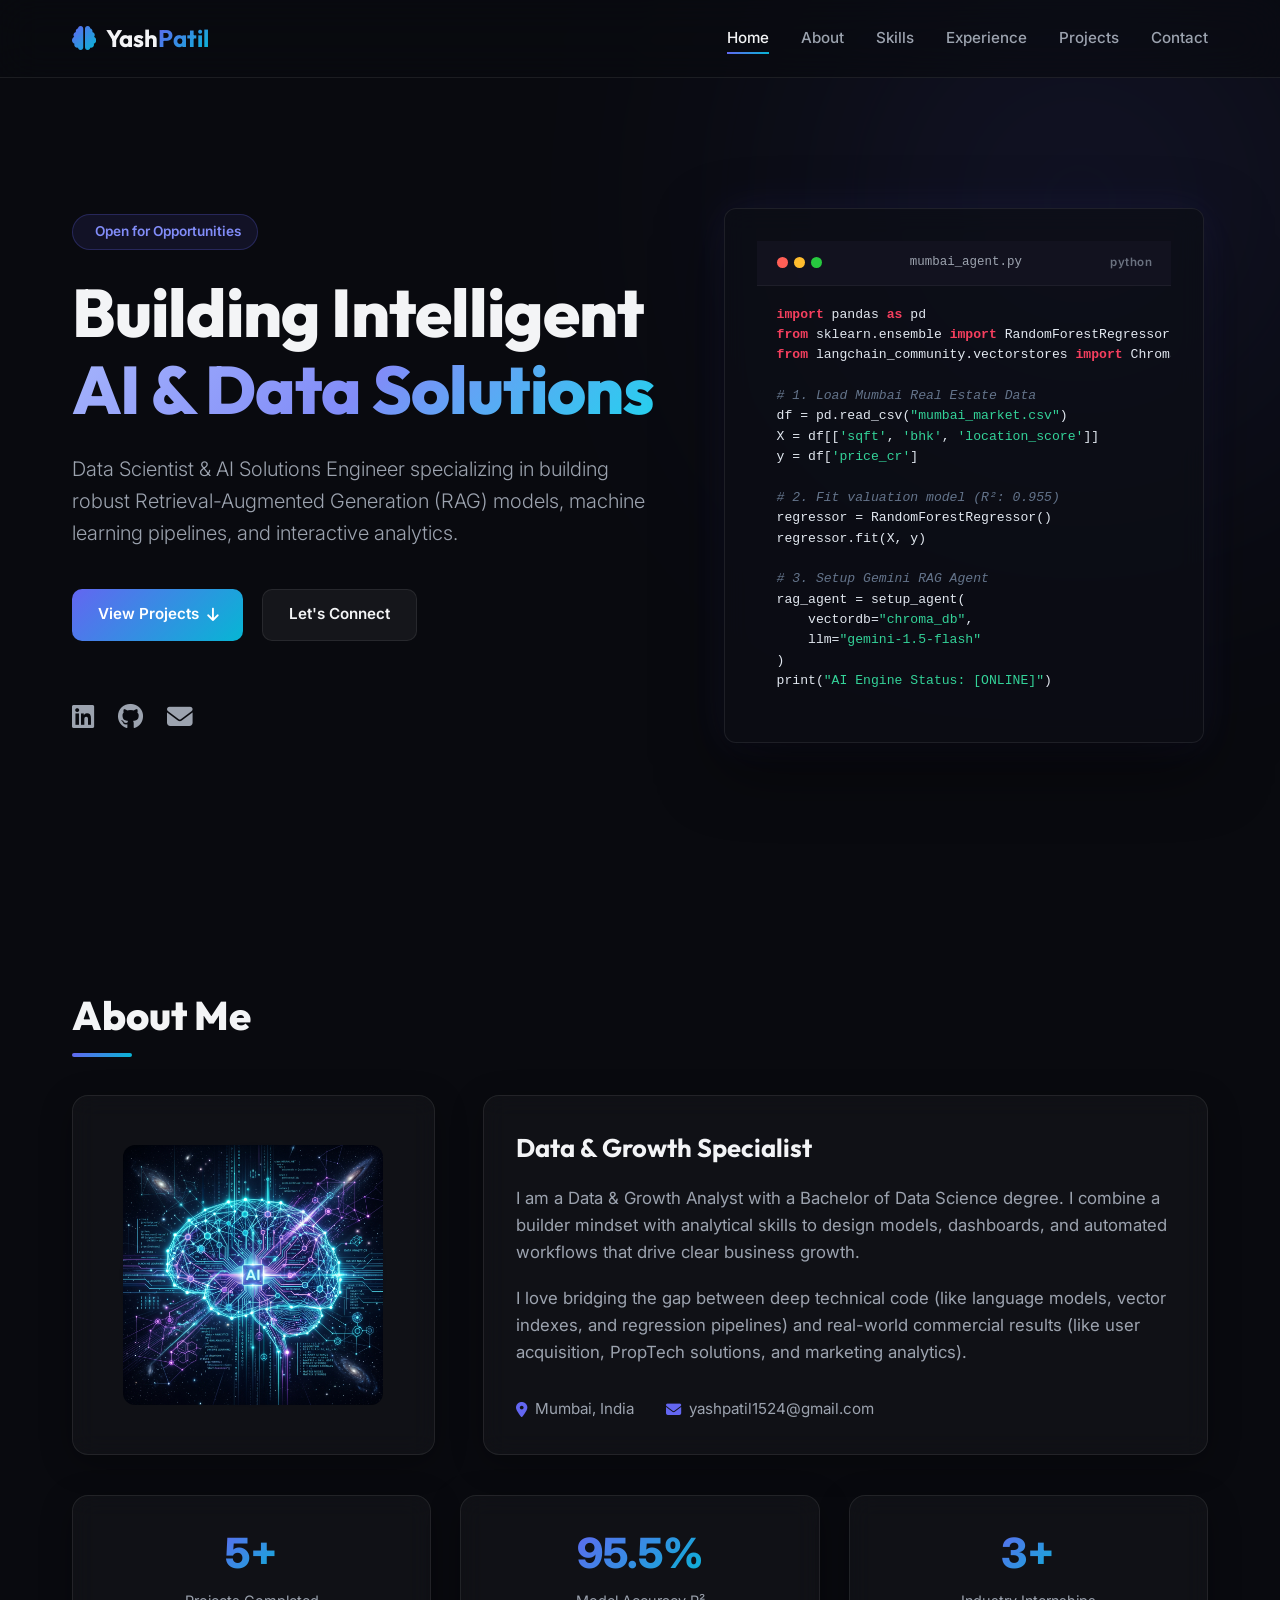
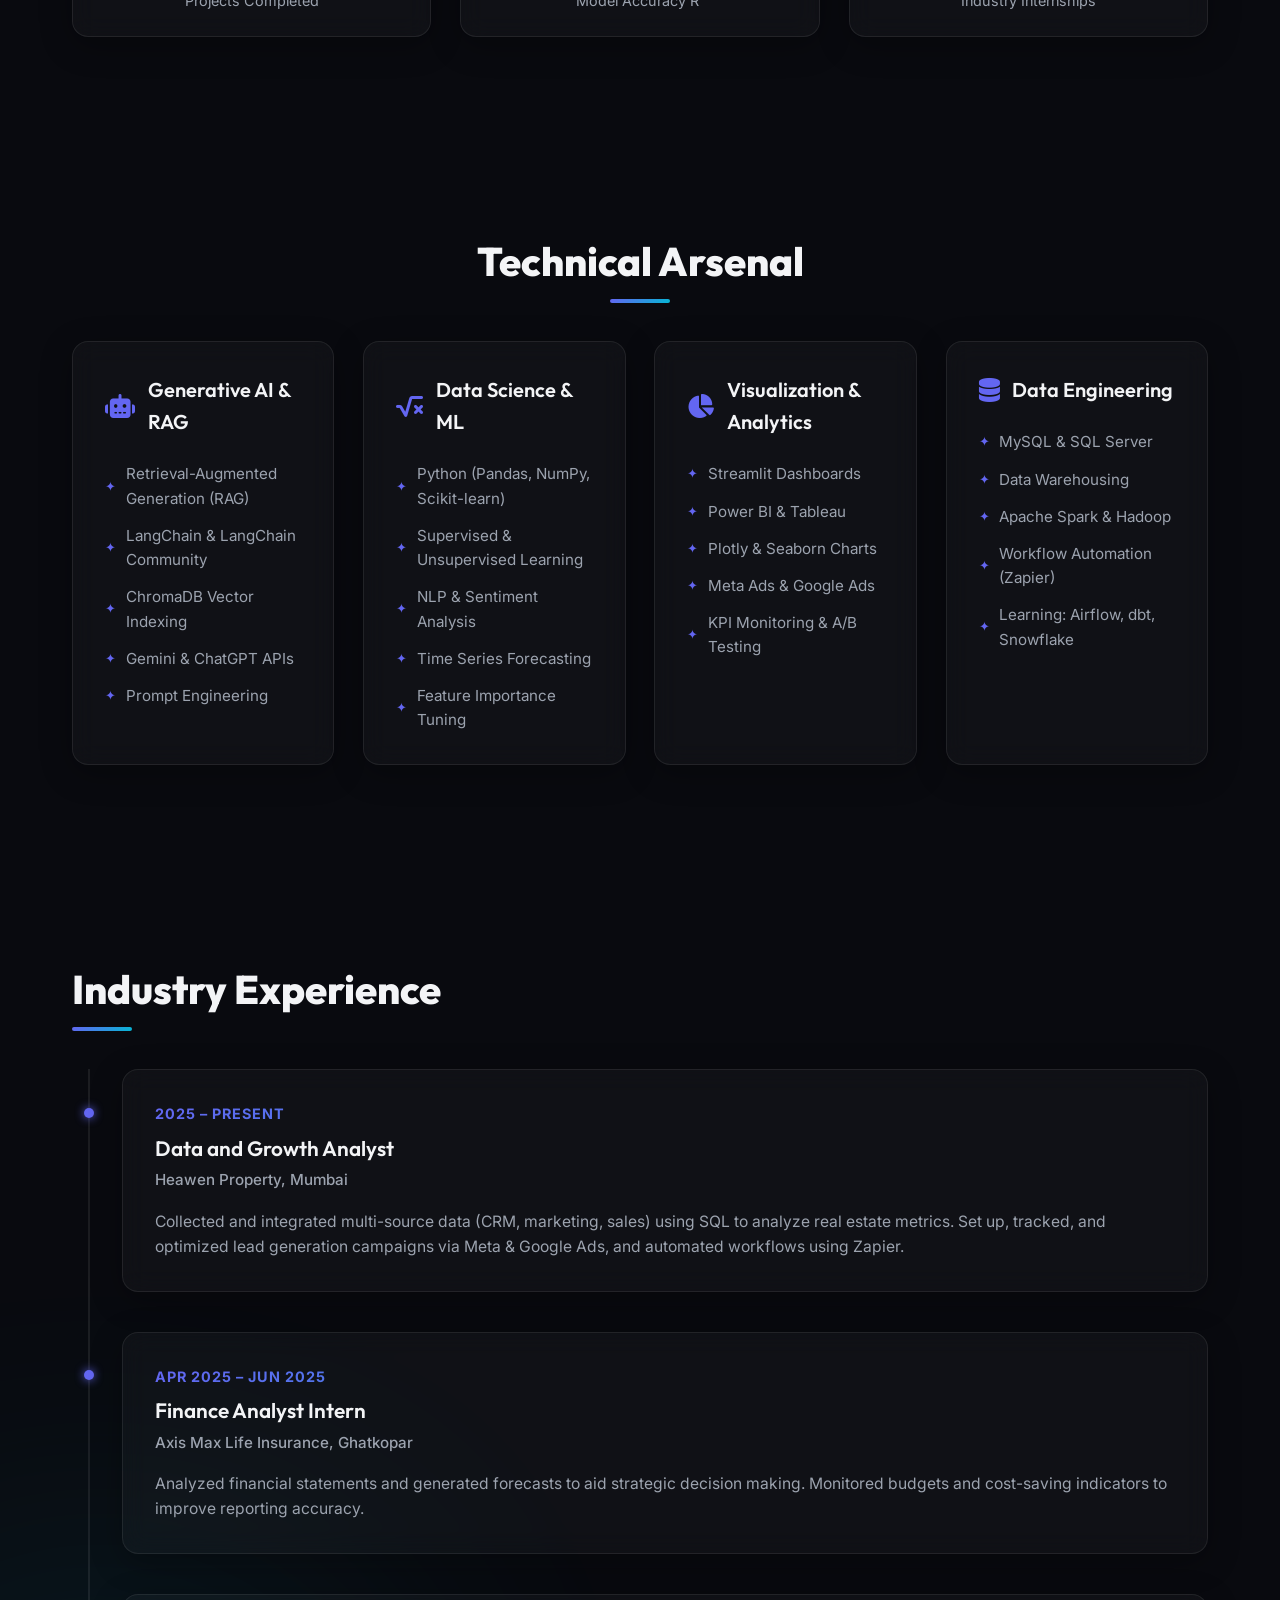
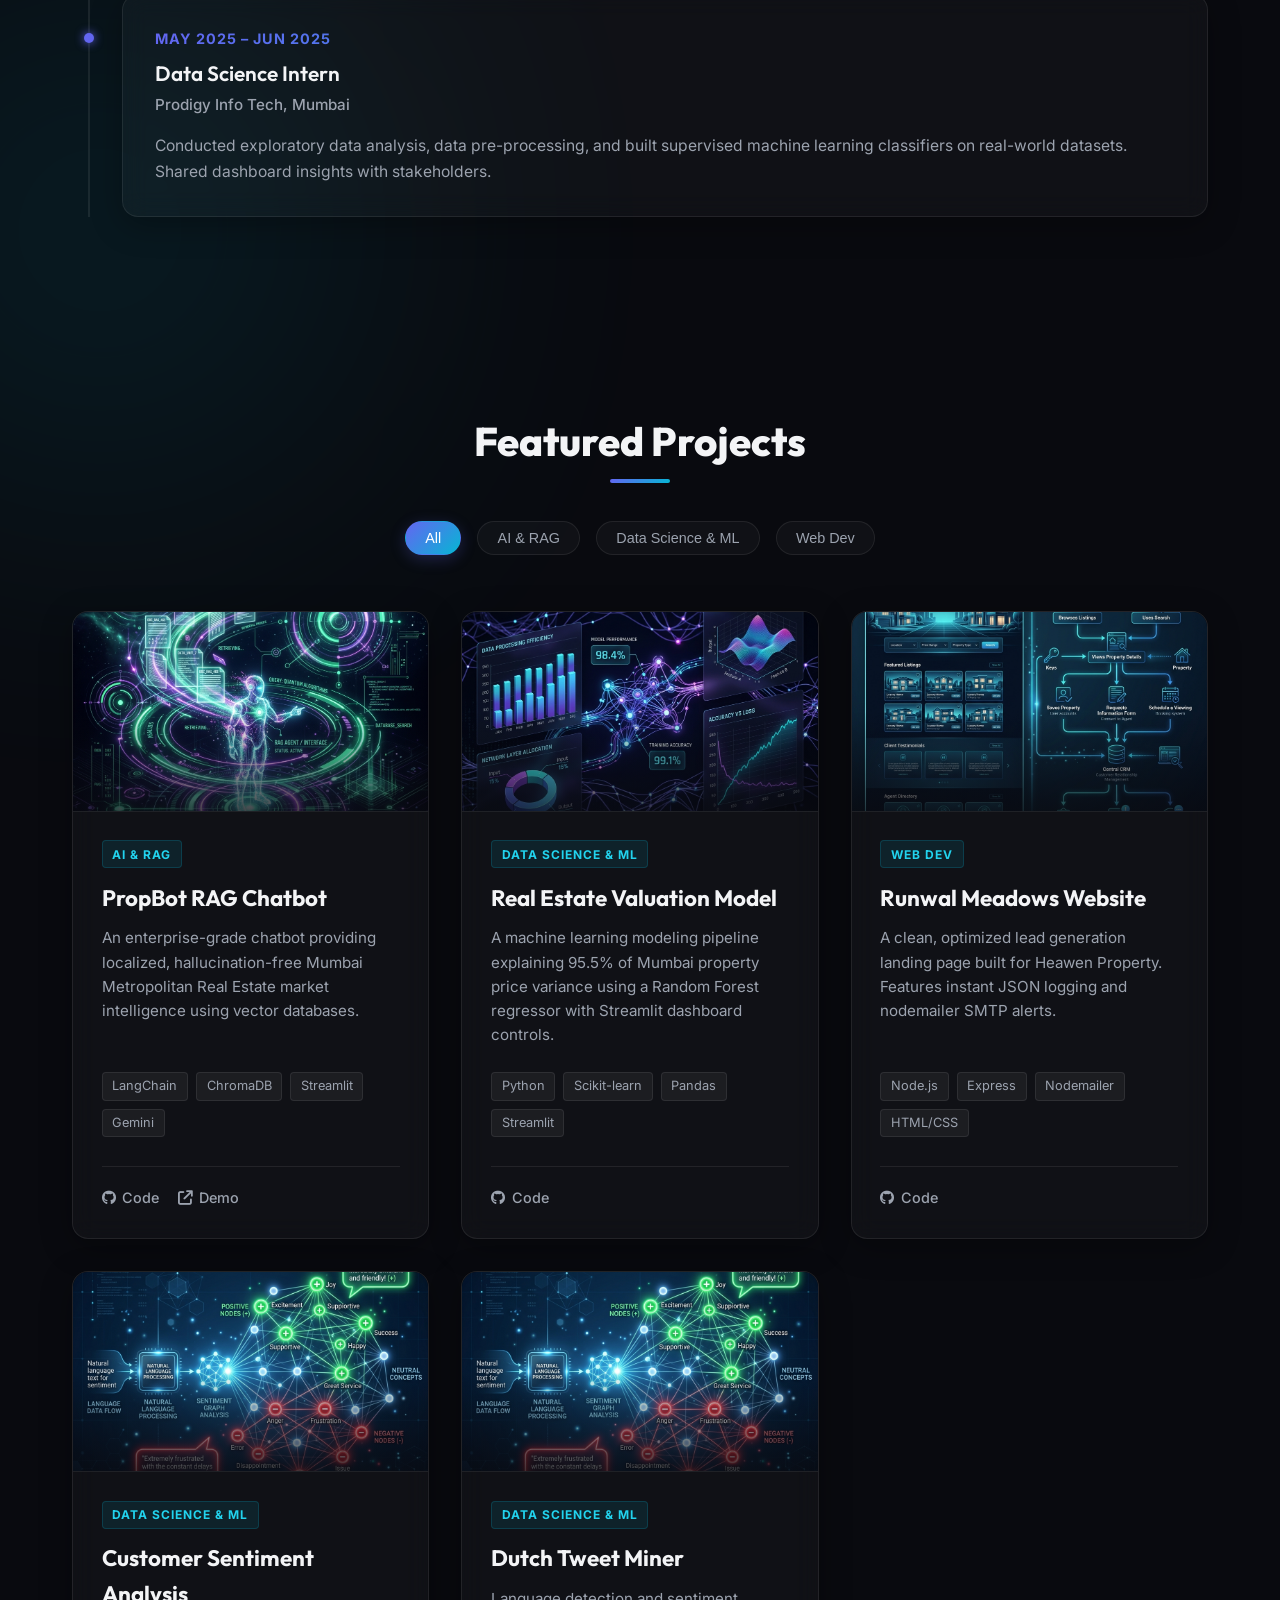
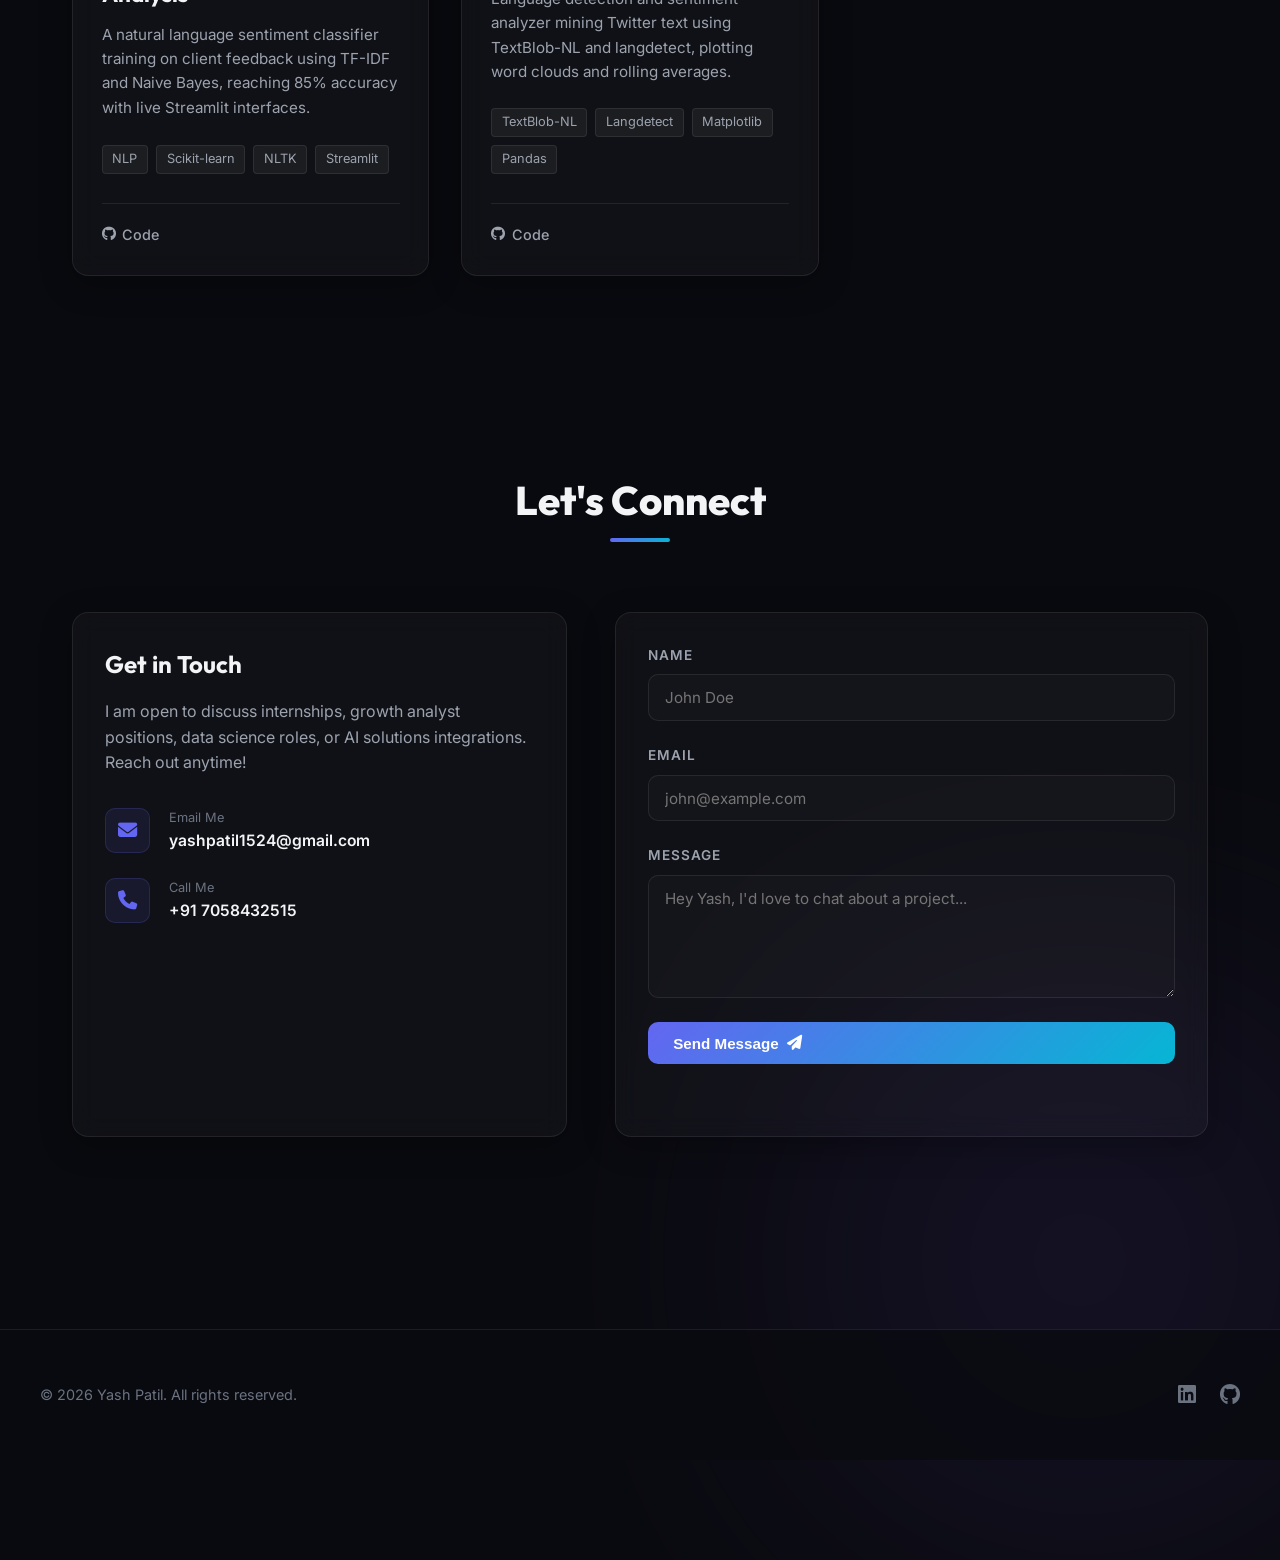
==== portfolio/index.html @ f8cad579 "feat: add premium AI and Data Science portfolio website with custom graphics" ====
<!DOCTYPE html>
<html lang="en">
<head>
    <meta charset="UTF-8">
    <meta name="viewport" content="width=device-width, initial-scale=1.0">
    <title>Yash Patil | Data Scientist & AI Solutions Engineer Portfolio</title>
    <meta name="description" content="Portfolio of Yash Patil, Data Scientist and AI Solutions Engineer. Specialized in RAG, Machine Learning, Data Analytics, and Full-Stack PropTech solutions.">
    <meta name="keywords" content="Yash Patil, Data Science, Machine Learning, RAG, GenAI, LangChain, Streamlit, Portfolio">
    
    <!-- Google Fonts -->
    <link rel="preconnect" href="https://fonts.googleapis.com">
    <link rel="preconnect" href="https://fonts.gstatic.com" crossorigin>
    <link href="https://fonts.googleapis.com/css2?family=Inter:wght@300;400;500;600;700&family=Outfit:wght@400;500;600;700;800&display=swap" rel="stylesheet">
    
    <!-- FontAwesome Icons -->
    <link rel="stylesheet" href="https://cdnjs.cloudflare.com/ajax/libs/font-awesome/6.4.0/css/all.min.css">
    
    <!-- Style Sheet -->
    <link rel="stylesheet" href="style.css">
</head>
<body class="dark-theme">
    
    <!-- Background glow particles -->
    <div class="bg-glow bg-glow-1"></div>
    <div class="bg-glow bg-glow-2"></div>
    <div class="bg-glow bg-glow-3"></div>

    <!-- Navigation Header -->
    <header id="main-header" class="glass-header">
        <div class="nav-container">
            <a href="#" class="logo">
                <span class="logo-icon"><i class="fa-solid fa-brain"></i></span>
                <span class="logo-text">Yash<span>Patil</span></span>
            </a>
            <nav class="nav-links">
                <a href="#hero" class="active" id="nav-link-home">Home</a>
                <a href="#about" id="nav-link-about">About</a>
                <a href="#skills" id="nav-link-skills">Skills</a>
                <a href="#experience" id="nav-link-experience">Experience</a>
                <a href="#projects" id="nav-link-projects">Projects</a>
                <a href="#contact" id="nav-link-contact">Contact</a>
            </nav>
            <div class="menu-toggle" id="mobile-menu-btn">
                <i class="fa-solid fa-bars"></i>
            </div>
        </div>
    </header>

    <!-- Hero Section -->
    <section id="hero" class="hero-section">
        <div class="hero-container">
            <div class="hero-content">
                <div class="badge-container">
                    <span class="hero-badge"><i class="fa-solid fa-sparkles"></i> Open for Opportunities</span>
                </div>
                <h1 class="hero-title">
                    Building Intelligent <br>
                    <span class="gradient-text">AI & Data Solutions</span>
                </h1>
                <p class="hero-subtitle">
                    Data Scientist & AI Solutions Engineer specializing in building robust Retrieval-Augmented Generation (RAG) models, machine learning pipelines, and interactive analytics.
                </p>
                <div class="hero-actions">
                    <a href="#projects" class="btn btn-primary" id="btn-view-work">View Projects <i class="fa-solid fa-arrow-down"></i></a>
                    <a href="#contact" class="btn btn-secondary" id="btn-get-touch">Let's Connect</a>
                </div>
                <div class="social-links">
                    <a href="https://www.linkedin.com/in/yash-patil-619a91262" target="_blank" aria-label="LinkedIn" id="hero-social-linkedin"><i class="fa-brands fa-linkedin"></i></a>
                    <a href="https://github.com/Mrpatil15" target="_blank" aria-label="GitHub" id="hero-social-github"><i class="fa-brands fa-github"></i></a>
                    <a href="mailto:yashpatil1524@gmail.com" aria-label="Email" id="hero-social-email"><i class="fa-solid fa-envelope"></i></a>
                </div>
            </div>
            <div class="hero-terminal-container">
                <div class="hero-terminal glass-card">
                    <div class="terminal-header">
                        <div class="terminal-dots">
                            <span class="dot red"></span>
                            <span class="dot yellow"></span>
                            <span class="dot green"></span>
                        </div>
                        <div class="terminal-title">mumbai_agent.py</div>
                        <div class="terminal-lang">python</div>
                    </div>
                    <div class="terminal-body">
                        <pre><code><span class="keyword">import</span> pandas <span class="keyword">as</span> pd
<span class="keyword">from</span> sklearn.ensemble <span class="keyword">import</span> RandomForestRegressor
<span class="keyword">from</span> langchain_community.vectorstores <span class="keyword">import</span> Chroma

<span class="comment"># 1. Load Mumbai Real Estate Data</span>
df = pd.read_csv(<span class="string">"mumbai_market.csv"</span>)
X = df[[<span class="string">'sqft'</span>, <span class="string">'bhk'</span>, <span class="string">'location_score'</span>]]
y = df[<span class="string">'price_cr'</span>]

<span class="comment"># 2. Fit valuation model (R²: 0.955)</span>
regressor = RandomForestRegressor()
regressor.fit(X, y)

<span class="comment"># 3. Setup Gemini RAG Agent</span>
rag_agent = setup_agent(
    vectordb=<span class="string">"chroma_db"</span>,
    llm=<span class="string">"gemini-1.5-flash"</span>
)
print(<span class="string">"AI Engine Status: [ONLINE]"</span>)</code></pre>
                    </div>
                </div>
            </div>
        </div>
    </section>

    <!-- About Section -->
    <section id="about" class="about-section scroll-reveal">
        <div class="section-container">
            <h2 class="section-title">About Me</h2>
            <div class="about-grid">
                <div class="about-avatar glass-card">
                    <div class="avatar-glow"></div>
                    <img src="images/hero.png" alt="Yash Patil AI Avatar">
                </div>
                <div class="about-info glass-card">
                    <h3>Data & Growth Specialist</h3>
                    <p>
                        I am a Data & Growth Analyst with a Bachelor of Data Science degree. I combine a builder mindset with analytical skills to design models, dashboards, and automated workflows that drive clear business growth.
                    </p>
                    <p>
                        I love bridging the gap between deep technical code (like language models, vector indexes, and regression pipelines) and real-world commercial results (like user acquisition, PropTech solutions, and marketing analytics).
                    </p>
                    <div class="info-meta">
                        <div class="meta-item"><i class="fa-solid fa-location-dot"></i> Mumbai, India</div>
                        <div class="meta-item"><i class="fa-solid fa-envelope"></i> yashpatil1524@gmail.com</div>
                    </div>
                </div>
            </div>
            <div class="about-stats-container">
                <div class="stat-card glass-card">
                    <span class="stat-num">5+</span>
                    <span class="stat-label">Projects Completed</span>
                </div>
                <div class="stat-card glass-card">
                    <span class="stat-num">95.5%</span>
                    <span class="stat-label">Model Accuracy R²</span>
                </div>
                <div class="stat-card glass-card">
                    <span class="stat-num">3+</span>
                    <span class="stat-label">Industry Internships</span>
                </div>
            </div>
        </div>
    </section>

    <!-- Skills Section -->
    <section id="skills" class="skills-section scroll-reveal">
        <div class="section-container">
            <h2 class="section-title text-center">Technical Arsenal</h2>
            <div class="skills-grid">
                <!-- Skill Category 1 -->
                <div class="skill-category glass-card">
                    <div class="category-header">
                        <i class="fa-solid fa-robot"></i>
                        <h3>Generative AI & RAG</h3>
                    </div>
                    <ul class="skill-list">
                        <li><span>Retrieval-Augmented Generation (RAG)</span></li>
                        <li><span>LangChain & LangChain Community</span></li>
                        <li><span>ChromaDB Vector Indexing</span></li>
                        <li><span>Gemini & ChatGPT APIs</span></li>
                        <li><span>Prompt Engineering</span></li>
                    </ul>
                </div>
                <!-- Skill Category 2 -->
                <div class="skill-category glass-card">
                    <div class="category-header">
                        <i class="fa-solid fa-square-root-variable"></i>
                        <h3>Data Science & ML</h3>
                    </div>
                    <ul class="skill-list">
                        <li><span>Python (Pandas, NumPy, Scikit-learn)</span></li>
                        <li><span>Supervised & Unsupervised Learning</span></li>
                        <li><span>NLP & Sentiment Analysis</span></li>
                        <li><span>Time Series Forecasting</span></li>
                        <li><span>Feature Importance Tuning</span></li>
                    </ul>
                </div>
                <!-- Skill Category 3 -->
                <div class="skill-category glass-card">
                    <div class="category-header">
                        <i class="fa-solid fa-chart-pie"></i>
                        <h3>Visualization & Analytics</h3>
                    </div>
                    <ul class="skill-list">
                        <li><span>Streamlit Dashboards</span></li>
                        <li><span>Power BI & Tableau</span></li>
                        <li><span>Plotly & Seaborn Charts</span></li>
                        <li><span>Meta Ads & Google Ads</span></li>
                        <li><span>KPI Monitoring & A/B Testing</span></li>
                    </ul>
                </div>
                <!-- Skill Category 4 -->
                <div class="skill-category glass-card">
                    <div class="category-header">
                        <i class="fa-solid fa-database"></i>
                        <h3>Data Engineering</h3>
                    </div>
                    <ul class="skill-list">
                        <li><span>MySQL & SQL Server</span></li>
                        <li><span>Data Warehousing</span></li>
                        <li><span>Apache Spark & Hadoop</span></li>
                        <li><span>Workflow Automation (Zapier)</span></li>
                        <li><span>Learning: Airflow, dbt, Snowflake</span></li>
                    </ul>
                </div>
            </div>
        </div>
    </section>

    <!-- Experience Section -->
    <section id="experience" class="experience-section scroll-reveal">
        <div class="section-container">
            <h2 class="section-title">Industry Experience</h2>
            <div class="timeline">
                
                <!-- Exp 1 -->
                <div class="timeline-item">
                    <div class="timeline-dot"></div>
                    <div class="timeline-content glass-card">
                        <span class="timeline-date">2025 – Present</span>
                        <h3>Data and Growth Analyst</h3>
                        <span class="company-name">Heawen Property, Mumbai</span>
                        <p>Collected and integrated multi-source data (CRM, marketing, sales) using SQL to analyze real estate metrics. Set up, tracked, and optimized lead generation campaigns via Meta & Google Ads, and automated workflows using Zapier.</p>
                    </div>
                </div>

                <!-- Exp 2 -->
                <div class="timeline-item">
                    <div class="timeline-dot"></div>
                    <div class="timeline-content glass-card">
                        <span class="timeline-date">Apr 2025 – Jun 2025</span>
                        <h3>Finance Analyst Intern</h3>
                        <span class="company-name">Axis Max Life Insurance, Ghatkopar</span>
                        <p>Analyzed financial statements and generated forecasts to aid strategic decision making. Monitored budgets and cost-saving indicators to improve reporting accuracy.</p>
                    </div>
                </div>

                <!-- Exp 3 -->
                <div class="timeline-item">
                    <div class="timeline-dot"></div>
                    <div class="timeline-content glass-card">
                        <span class="timeline-date">May 2025 – Jun 2025</span>
                        <h3>Data Science Intern</h3>
                        <span class="company-name">Prodigy Info Tech, Mumbai</span>
                        <p>Conducted exploratory data analysis, data pre-processing, and built supervised machine learning classifiers on real-world datasets. Shared dashboard insights with stakeholders.</p>
                    </div>
                </div>

            </div>
        </div>
    </section>

    <!-- Projects Section -->
    <section id="projects" class="projects-section scroll-reveal">
        <div class="section-container">
            <h2 class="section-title text-center">Featured Projects</h2>
            
            <!-- Project Filters -->
            <div class="project-filters" id="project-filters">
                <button class="filter-btn active" data-filter="all">All</button>
                <button class="filter-btn" data-filter="rag">AI & RAG</button>
                <button class="filter-btn" data-filter="ml">Data Science & ML</button>
                <button class="filter-btn" data-filter="web">Web Dev</button>
            </div>

            <!-- Projects Grid -->
            <div class="projects-grid" id="projects-grid">
                
                <!-- Project 1 -->
                <div class="project-card glass-card" data-category="rag">
                    <div class="project-img">
                        <img src="images/rag.png" alt="PropBot RAG Chatbot">
                        <div class="project-img-overlay"></div>
                    </div>
                    <div class="project-info">
                        <span class="project-tag">AI & RAG</span>
                        <h3>PropBot RAG Chatbot</h3>
                        <p>An enterprise-grade chatbot providing localized, hallucination-free Mumbai Metropolitan Real Estate market intelligence using vector databases.</p>
                        <div class="tech-tags">
                            <span>LangChain</span>
                            <span>ChromaDB</span>
                            <span>Streamlit</span>
                            <span>Gemini</span>
                        </div>
                        <div class="project-links">
                            <a href="https://github.com/Mrpatil15/RAG-Project" target="_blank"><i class="fa-brands fa-github"></i> Code</a>
                            <a href="https://hunter1508-realestateagent.hf.space" target="_blank"><i class="fa-solid fa-arrow-up-right-from-square"></i> Demo</a>
                        </div>
                    </div>
                </div>

                <!-- Project 2 -->
                <div class="project-card glass-card" data-category="ml">
                    <div class="project-img">
                        <img src="images/ml.png" alt="Real Estate Valuation Model">
                        <div class="project-img-overlay"></div>
                    </div>
                    <div class="project-info">
                        <span class="project-tag">Data Science & ML</span>
                        <h3>Real Estate Valuation Model</h3>
                        <p>A machine learning modeling pipeline explaining 95.5% of Mumbai property price variance using a Random Forest regressor with Streamlit dashboard controls.</p>
                        <div class="tech-tags">
                            <span>Python</span>
                            <span>Scikit-learn</span>
                            <span>Pandas</span>
                            <span>Streamlit</span>
                        </div>
                        <div class="project-links">
                            <a href="https://github.com/Mrpatil15/mumbai-real-estate-data-science" target="_blank"><i class="fa-brands fa-github"></i> Code</a>
                        </div>
                    </div>
                </div>

                <!-- Project 3 -->
                <div class="project-card glass-card" data-category="web">
                    <div class="project-img">
                        <img src="images/web.png" alt="Runwal Meadows Website">
                        <div class="project-img-overlay"></div>
                    </div>
                    <div class="project-info">
                        <span class="project-tag">Web Dev</span>
                        <h3>Runwal Meadows Website</h3>
                        <p>A clean, optimized lead generation landing page built for Heawen Property. Features instant JSON logging and nodemailer SMTP alerts.</p>
                        <div class="tech-tags">
                            <span>Node.js</span>
                            <span>Express</span>
                            <span>Nodemailer</span>
                            <span>HTML/CSS</span>
                        </div>
                        <div class="project-links">
                            <a href="https://github.com/Mrpatil15/Runwalmeadows" target="_blank"><i class="fa-brands fa-github"></i> Code</a>
                        </div>
                    </div>
                </div>

                <!-- Project 4 -->
                <div class="project-card glass-card" data-category="ml">
                    <div class="project-img">
                        <img src="images/nlp.png" alt="Customer Sentiment Analysis">
                        <div class="project-img-overlay"></div>
                    </div>
                    <div class="project-info">
                        <span class="project-tag">Data Science & ML</span>
                        <h3>Customer Sentiment Analysis</h3>
                        <p>A natural language sentiment classifier training on client feedback using TF-IDF and Naive Bayes, reaching 85% accuracy with live Streamlit interfaces.</p>
                        <div class="tech-tags">
                            <span>NLP</span>
                            <span>Scikit-learn</span>
                            <span>NLTK</span>
                            <span>Streamlit</span>
                        </div>
                        <div class="project-links">
                            <a href="https://github.com/Mrpatil15/Customer-Sentiment-analysis" target="_blank"><i class="fa-brands fa-github"></i> Code</a>
                        </div>
                    </div>
                </div>

                <!-- Project 5 -->
                <div class="project-card glass-card" data-category="ml">
                    <div class="project-img">
                        <img src="images/nlp.png" alt="Dutch Tweet Miner">
                        <div class="project-img-overlay"></div>
                    </div>
                    <div class="project-info">
                        <span class="project-tag">Data Science & ML</span>
                        <h3>Dutch Tweet Miner</h3>
                        <p>Language detection and sentiment analyzer mining Twitter text using TextBlob-NL and langdetect, plotting word clouds and rolling averages.</p>
                        <div class="tech-tags">
                            <span>TextBlob-NL</span>
                            <span>Langdetect</span>
                            <span>Matplotlib</span>
                            <span>Pandas</span>
                        </div>
                        <div class="project-links">
                            <a href="https://github.com/Mrpatil15/review-sentiment-analysis" target="_blank"><i class="fa-brands fa-github"></i> Code</a>
                        </div>
                    </div>
                </div>

            </div>
        </div>
    </section>

    <!-- Contact Section -->
    <section id="contact" class="contact-section scroll-reveal">
        <div class="section-container">
            <h2 class="section-title text-center">Let's Connect</h2>
            <div class="contact-grid">
                <div class="contact-card glass-card">
                    <h3>Get in Touch</h3>
                    <p>I am open to discuss internships, growth analyst positions, data science roles, or AI solutions integrations. Reach out anytime!</p>
                    
                    <div class="contact-methods">
                        <div class="method-item">
                            <div class="method-icon"><i class="fa-solid fa-envelope"></i></div>
                            <div class="method-details">
                                <span>Email Me</span>
                                <a href="mailto:yashpatil1524@gmail.com">yashpatil1524@gmail.com</a>
                            </div>
                        </div>
                        <div class="method-item">
                            <div class="method-icon"><i class="fa-solid fa-phone"></i></div>
                            <div class="method-details">
                                <span>Call Me</span>
                                <a href="tel:+917058432515">+91 7058432515</a>
                            </div>
                        </div>
                    </div>
                </div>
                
                <!-- Contact Form -->
                <form class="contact-form glass-card" id="contact-form-el">
                    <div class="form-group">
                        <label for="form-name">Name</label>
                        <input type="text" id="form-name" required placeholder="John Doe">
                    </div>
                    <div class="form-group">
                        <label for="form-email">Email</label>
                        <input type="email" id="form-email" required placeholder="john@example.com">
                    </div>
                    <div class="form-group">
                        <label for="form-message">Message</label>
                        <textarea id="form-message" required rows="5" placeholder="Hey Yash, I'd love to chat about a project..."></textarea>
                    </div>
                    <button type="submit" class="btn btn-primary" id="btn-submit-contact">Send Message <i class="fa-solid fa-paper-plane"></i></button>
                    <div id="form-feedback" class="feedback-msg"></div>
                </form>
            </div>
        </div>
    </section>

    <!-- Footer -->
    <footer>
        <div class="footer-container">
            <p>&copy; 2026 Yash Patil. All rights reserved.</p>
            <div class="footer-socials">
                <a href="https://www.linkedin.com/in/yash-patil-619a91262" target="_blank" aria-label="LinkedIn" id="footer-social-linkedin"><i class="fa-brands fa-linkedin"></i></a>
                <a href="https://github.com/Mrpatil15" target="_blank" aria-label="GitHub" id="footer-social-github"><i class="fa-brands fa-github"></i></a>
            </div>
        </div>
    </footer>

    <!-- Script -->
    <script src="app.js"></script>
</body>
</html>
---- portfolio/style.css ----
/* ==========================================================================
   DEVELOPER PORTFOLIO - DESIGN SYSTEM & STYLES (YASH PATIL)
   ========================================================================== */

/* Global Variable Declarations */
:root {
    --bg-dark: #090a0f;
    --bg-card: rgba(255, 255, 255, 0.03);
    --border-glass: rgba(255, 255, 255, 0.08);
    --border-glass-hover: rgba(255, 255, 255, 0.15);
    
    /* Vibrant Accent Gradients */
    --accent-gradient: linear-gradient(135deg, #6366f1 0%, #06b6d4 100%);
    --text-gradient: linear-gradient(135deg, #a5b4fc 0%, #818cf8 50%, #22d3ee 100%);
    
    /* Core Theme Colors */
    --text-primary: #f3f4f6;
    --text-secondary: #9ca3af;
    --text-muted: #6b7280;
    --primary: #6366f1;
    --primary-glow: rgba(99, 102, 241, 0.15);
    
    /* Spacers & Transitions */
    --transition-smooth: all 0.4s cubic-bezier(0.16, 1, 0.3, 1);
    --border-radius-lg: 16px;
    --border-radius-md: 10px;
}

/* Global Reset & Base Styling */
* {
    margin: 0;
    padding: 0;
    box-sizing: border-box;
    scroll-behavior: smooth;
}

body {
    background-color: var(--bg-dark);
    color: var(--text-primary);
    font-family: 'Inter', sans-serif;
    line-height: 1.6;
    overflow-x: hidden;
    position: relative;
}

h1, h2, h3, h4, .logo {
    font-family: 'Outfit', sans-serif;
    font-weight: 700;
}

a {
    color: inherit;
    text-decoration: none;
    transition: var(--transition-smooth);
}

/* Ambient Background Glow Effect */
.bg-glow {
    position: absolute;
    width: 600px;
    height: 600px;
    border-radius: 50%;
    filter: blur(160px);
    z-index: -1;
    opacity: 0.3;
    pointer-events: none;
}
.bg-glow-1 {
    background: radial-gradient(circle, #6366f1 0%, rgba(99, 102, 241, 0) 70%);
    top: -100px;
    right: -100px;
}
.bg-glow-2 {
    background: radial-gradient(circle, #06b6d4 0%, rgba(6, 182, 212, 0) 70%);
    top: 50%;
    left: -200px;
}
.bg-glow-3 {
    background: radial-gradient(circle, #8b5cf6 0%, rgba(139, 92, 246, 0) 70%);
    bottom: -100px;
    right: -100px;
}

/* Header & Navigation */
.glass-header {
    position: fixed;
    top: 0;
    left: 0;
    width: 100%;
    z-index: 1000;
    background: rgba(9, 10, 15, 0.6);
    backdrop-filter: blur(20px);
    -webkit-backdrop-filter: blur(20px);
    border-bottom: 1px solid var(--border-glass);
    transition: var(--transition-smooth);
}

.nav-container {
    max-width: 1200px;
    margin: 0 auto;
    padding: 1.2rem 2rem;
    display: flex;
    justify-content: space-between;
    align-items: center;
}

.logo {
    display: flex;
    align-items: center;
    gap: 0.6rem;
    font-size: 1.5rem;
    color: var(--text-primary);
}
.logo-icon i {
    background: var(--accent-gradient);
    -webkit-background-clip: text;
    -webkit-text-fill-color: transparent;
}
.logo-text span {
    background: var(--accent-gradient);
    -webkit-background-clip: text;
    -webkit-text-fill-color: transparent;
}

.nav-links {
    display: flex;
    gap: 2rem;
}
.nav-links a {
    font-size: 0.95rem;
    font-weight: 500;
    color: var(--text-secondary);
    position: relative;
    padding: 0.2rem 0;
}
.nav-links a:hover, .nav-links a.active {
    color: var(--text-primary);
}
.nav-links a::after {
    content: '';
    position: absolute;
    bottom: 0;
    left: 0;
    width: 0;
    height: 2px;
    background: var(--accent-gradient);
    transition: var(--transition-smooth);
}
.nav-links a:hover::after, .nav-links a.active::after {
    width: 100%;
}

.menu-toggle {
    display: none;
    font-size: 1.5rem;
    cursor: pointer;
}

/* Glassmorphism Card Utility */
.glass-card {
    background: var(--bg-card);
    backdrop-filter: blur(12px);
    -webkit-backdrop-filter: blur(12px);
    border: 1px solid var(--border-glass);
    border-radius: var(--border-radius-lg);
    padding: 2rem;
    box-shadow: 0 8px 32px 0 rgba(0, 0, 0, 0.3);
    transition: var(--transition-smooth);
}
.glass-card:hover {
    border-color: var(--border-glass-hover);
    transform: translateY(-4px);
    box-shadow: 0 12px 40px 0 rgba(99, 102, 241, 0.1);
}

/* Button UI Components */
.btn {
    display: inline-flex;
    align-items: center;
    gap: 0.5rem;
    padding: 0.8rem 1.6rem;
    border-radius: var(--border-radius-md);
    font-weight: 600;
    cursor: pointer;
    font-size: 0.95rem;
    transition: var(--transition-smooth);
    border: none;
}
.btn-primary {
    background: var(--accent-gradient);
    color: #ffffff;
}
.btn-primary:hover {
    transform: translateY(-2px);
    box-shadow: 0 8px 24px rgba(99, 102, 241, 0.4);
}
.btn-secondary {
    background: rgba(255, 255, 255, 0.05);
    color: var(--text-primary);
    border: 1px solid var(--border-glass);
}
.btn-secondary:hover {
    background: rgba(255, 255, 255, 0.1);
    border-color: var(--border-glass-hover);
    transform: translateY(-2px);
}

/* Section Common Container Layout */
section {
    padding: 8rem 2rem 4rem 2rem;
    max-width: 1200px;
    margin: 0 auto;
}

.section-title {
    font-size: 2.5rem;
    font-weight: 800;
    margin-bottom: 3rem;
    position: relative;
    display: inline-block;
}
.section-title::after {
    content: '';
    position: absolute;
    bottom: -10px;
    left: 0;
    width: 60px;
    height: 4px;
    background: var(--accent-gradient);
    border-radius: 2px;
}
.text-center {
    text-align: center;
    width: 100%;
}
.text-center::after {
    left: 50%;
    transform: translateX(-50%);
}

/* Hero Section Styling */
.hero-section {
    min-height: 95vh;
    display: flex;
    align-items: center;
    padding-top: 10rem;
    position: relative;
}

.hero-container {
    display: grid;
    grid-template-columns: 1.2fr 1fr;
    gap: 4rem;
    align-items: center;
    width: 100%;
}

.hero-content {
    max-width: 700px;
}

.badge-container {
    margin-bottom: 1.5rem;
}
.hero-badge {
    background: rgba(99, 102, 241, 0.1);
    border: 1px solid rgba(99, 102, 241, 0.25);
    color: #818cf8;
    padding: 0.4rem 1rem;
    border-radius: 50px;
    font-size: 0.85rem;
    font-weight: 600;
    display: inline-flex;
    align-items: center;
    gap: 0.4rem;
}

.hero-title {
    font-size: 4.2rem;
    line-height: 1.15;
    font-weight: 800;
    letter-spacing: -1px;
    margin-bottom: 1.5rem;
}
.gradient-text {
    background: var(--text-gradient);
    -webkit-background-clip: text;
    -webkit-text-fill-color: transparent;
}

.hero-subtitle {
    font-size: 1.25rem;
    color: var(--text-secondary);
    margin-bottom: 2.5rem;
    font-weight: 300;
    max-width: 650px;
}

.hero-actions {
    display: flex;
    gap: 1.2rem;
    margin-bottom: 3.5rem;
}

.social-links {
    display: flex;
    gap: 1.5rem;
}
.social-links a {
    font-size: 1.6rem;
    color: var(--text-secondary);
}
.social-links a:hover {
    color: var(--primary);
    transform: translateY(-3px);
}

/* Floating Terminal component styling */
.hero-terminal-container {
    display: flex;
    justify-content: center;
    align-items: center;
    width: 100%;
}
.hero-terminal {
    width: 100%;
    max-width: 480px;
    border-radius: 12px;
    overflow: hidden;
    box-shadow: 0 24px 64px rgba(0, 0, 0, 0.5), 0 0 40px rgba(99, 102, 241, 0.12);
    border: 1px solid rgba(255, 255, 255, 0.08);
    background: rgba(13, 14, 22, 0.75);
    animation: float 6s ease-in-out infinite;
}
@keyframes float {
    0%, 100% { transform: translateY(0px) rotate(0deg); }
    50% { transform: translateY(-10px) rotate(0.5deg); }
}
.terminal-header {
    background: rgba(20, 21, 33, 0.85);
    padding: 0.75rem 1.2rem;
    display: flex;
    justify-content: space-between;
    align-items: center;
    border-bottom: 1px solid rgba(255, 255, 255, 0.05);
}
.terminal-dots {
    display: flex;
    gap: 6px;
}
.terminal-dots .dot {
    width: 11px;
    height: 11px;
    border-radius: 50%;
}
.terminal-dots .dot.red { background: #ff5f56; }
.terminal-dots .dot.yellow { background: #ffbd2e; }
.terminal-dots .dot.green { background: #27c93f; }
.terminal-title {
    font-size: 0.78rem;
    color: var(--text-secondary);
    font-family: monospace;
}
.terminal-lang {
    font-size: 0.72rem;
    color: var(--text-muted);
    font-weight: 600;
    letter-spacing: 0.5px;
}
.terminal-body {
    padding: 1.2rem;
    font-family: 'Courier New', Courier, monospace;
    font-size: 0.82rem;
    line-height: 1.55;
    text-align: left;
    overflow-x: auto;
}
.terminal-body pre {
    margin: 0;
}
.terminal-body code {
    font-family: inherit;
    color: #e2e8f0;
}
/* Terminal code highlight classes */
.terminal-body .keyword { color: #f43f5e; font-weight: 600; }
.terminal-body .comment { color: #64748b; font-style: italic; }
.terminal-body .string { color: #34d399; }
.terminal-body .number { color: #38bdf8; }

/* About Section Styling */
.about-grid {
    display: grid;
    grid-template-columns: 1fr 2fr;
    gap: 3rem;
    align-items: center;
    margin-bottom: 2.5rem;
}
.about-avatar {
    position: relative;
    display: flex;
    align-items: center;
    justify-content: center;
    padding: 1rem;
    border-radius: var(--border-radius-lg);
    background: var(--bg-card);
    overflow: hidden;
    height: 100%;
    min-height: 300px;
}
.about-avatar img {
    width: 100%;
    height: auto;
    max-width: 260px;
    border-radius: 12px;
    display: block;
    transition: var(--transition-smooth);
    z-index: 2;
}
.about-avatar:hover img {
    transform: scale(1.05);
}
.avatar-glow {
    position: absolute;
    width: 200px;
    height: 200px;
    background: radial-gradient(circle, rgba(99, 102, 241, 0.35) 0%, rgba(99, 102, 241, 0) 70%);
    filter: blur(25px);
    z-index: 1;
    top: 50%;
    left: 50%;
    transform: translate(-50%, -50%);
}
.about-info h3 {
    font-size: 1.6rem;
    margin-bottom: 1rem;
    color: var(--text-primary);
}
.about-info p {
    color: var(--text-secondary);
    margin-bottom: 1.2rem;
    font-size: 1.05rem;
}
.info-meta {
    display: flex;
    gap: 2rem;
    margin-top: 2rem;
    color: var(--text-secondary);
    font-size: 0.95rem;
}
.meta-item {
    display: flex;
    align-items: center;
    gap: 0.5rem;
}
.meta-item i {
    color: var(--primary);
}

.about-stats-container {
    display: grid;
    grid-template-columns: repeat(3, 1fr);
    gap: 1.8rem;
    margin-top: 2rem;
}
.stat-card {
    display: flex;
    flex-direction: column;
    align-items: center;
    justify-content: center;
    text-align: center;
    padding: 1.5rem;
}
.stat-num {
    font-size: 2.6rem;
    font-weight: 800;
    background: var(--accent-gradient);
    -webkit-background-clip: text;
    -webkit-text-fill-color: transparent;
}
.stat-label {
    font-size: 0.9rem;
    color: var(--text-secondary);
    margin-top: 0.2rem;
}

/* Skills Section Grid Styling */
.skills-grid {
    display: grid;
    grid-template-columns: repeat(auto-fit, minmax(260px, 1fr));
    gap: 1.8rem;
}
.skill-category .category-header {
    display: flex;
    align-items: center;
    gap: 0.8rem;
    margin-bottom: 1.5rem;
}
.skill-category .category-header i {
    font-size: 1.5rem;
    color: var(--primary);
}
.skill-category h3 {
    font-size: 1.25rem;
    font-weight: 600;
}
.skill-list {
    list-style: none;
    display: flex;
    flex-direction: column;
    gap: 0.8rem;
}
.skill-list li {
    font-size: 0.95rem;
    color: var(--text-secondary);
    display: flex;
    align-items: center;
    gap: 0.6rem;
}
.skill-list li::before {
    content: '✦';
    color: var(--primary);
    font-size: 0.8rem;
}

/* Experience Timeline Styling */
.timeline {
    position: relative;
    padding-left: 2rem;
    border-left: 2px solid var(--border-glass);
    margin-left: 1rem;
    display: flex;
    flex-direction: column;
    gap: 2.5rem;
}
.timeline-item {
    position: relative;
}
.timeline-dot {
    position: absolute;
    left: calc(-2rem - 6px);
    top: 2.4rem;
    width: 10px;
    height: 10px;
    border-radius: 50%;
    background: var(--primary);
    box-shadow: 0 0 10px var(--primary);
}
.timeline-date {
    background: var(--accent-gradient);
    -webkit-background-clip: text;
    -webkit-text-fill-color: transparent;
    font-weight: 700;
    font-size: 0.9rem;
    text-transform: uppercase;
    letter-spacing: 1px;
    display: block;
    margin-bottom: 0.4rem;
}
.timeline-content h3 {
    font-size: 1.3rem;
    font-weight: 600;
    margin-bottom: 0.2rem;
}
.company-name {
    color: var(--text-secondary);
    font-size: 0.95rem;
    display: block;
    margin-bottom: 1rem;
    font-weight: 500;
}
.timeline-content p {
    color: var(--text-secondary);
    font-size: 0.98rem;
}

/* Projects Section Styling */
.project-filters {
    display: flex;
    justify-content: center;
    gap: 1rem;
    margin-bottom: 3.5rem;
}
.filter-btn {
    background: rgba(255, 255, 255, 0.03);
    border: 1px solid var(--border-glass);
    color: var(--text-secondary);
    padding: 0.5rem 1.2rem;
    border-radius: 50px;
    cursor: pointer;
    font-weight: 500;
    font-size: 0.9rem;
    transition: var(--transition-smooth);
}
.filter-btn:hover, .filter-btn.active {
    background: var(--accent-gradient);
    color: #ffffff;
    border-color: transparent;
    box-shadow: 0 4px 15px rgba(99, 102, 241, 0.25);
}

.projects-grid {
    display: grid;
    grid-template-columns: repeat(auto-fit, minmax(320px, 1fr));
    gap: 2rem;
}
.project-card {
    display: flex;
    flex-direction: column;
    padding: 0;
    overflow: hidden;
}
.project-card:hover .project-img img {
    transform: scale(1.06);
}

.project-img {
    height: 200px;
    position: relative;
    overflow: hidden;
    border-bottom: 1px solid var(--border-glass);
    background: rgba(9, 10, 15, 0.4);
}
.project-img img {
    width: 100%;
    height: 100%;
    object-fit: cover;
    transition: var(--transition-smooth);
}
.project-img-overlay {
    position: absolute;
    top: 0;
    left: 0;
    width: 100%;
    height: 100%;
    background: linear-gradient(to bottom, rgba(9, 10, 15, 0) 50%, rgba(9, 10, 15, 0.75) 100%);
    pointer-events: none;
}

.project-info {
    padding: 1.8rem;
    display: flex;
    flex-direction: column;
    flex: 1;
}
.project-tag {
    background: rgba(6, 182, 212, 0.1);
    color: #22d3ee;
    border: 1px solid rgba(6, 182, 212, 0.2);
    font-size: 0.75rem;
    font-weight: 700;
    text-transform: uppercase;
    letter-spacing: 1px;
    padding: 0.2rem 0.6rem;
    border-radius: 4px;
    width: fit-content;
    margin-bottom: 0.8rem;
}
.project-info h3 {
    font-size: 1.4rem;
    margin-bottom: 0.6rem;
}
.project-info p {
    color: var(--text-secondary);
    font-size: 0.95rem;
    margin-bottom: 1.5rem;
    flex: 1;
}

.tech-tags {
    display: flex;
    flex-wrap: wrap;
    gap: 0.5rem;
    margin-bottom: 1.8rem;
}
.tech-tags span {
    background: rgba(255, 255, 255, 0.05);
    color: var(--text-secondary);
    padding: 0.2rem 0.6rem;
    border-radius: 4px;
    font-size: 0.8rem;
    border: 1px solid var(--border-glass);
}

.project-links {
    display: flex;
    gap: 1.2rem;
    border-top: 1px solid var(--border-glass);
    padding-top: 1.2rem;
}
.project-links a {
    display: flex;
    align-items: center;
    gap: 0.4rem;
    font-size: 0.9rem;
    color: var(--text-secondary);
    font-weight: 500;
}
.project-links a:hover {
    color: var(--primary);
}

/* Contact Section Styling */
.contact-grid {
    display: grid;
    grid-template-columns: 1fr 1.2fr;
    gap: 3rem;
    margin-top: 2rem;
}
.contact-card h3 {
    font-size: 1.5rem;
    margin-bottom: 1rem;
}
.contact-card p {
    color: var(--text-secondary);
    margin-bottom: 2rem;
}
.contact-methods {
    display: flex;
    flex-direction: column;
    gap: 1.5rem;
}
.method-item {
    display: flex;
    align-items: center;
    gap: 1.2rem;
}
.method-icon {
    width: 45px;
    height: 45px;
    border-radius: var(--border-radius-md);
    background: rgba(99, 102, 241, 0.1);
    border: 1px solid rgba(99, 102, 241, 0.2);
    display: flex;
    align-items: center;
    justify-content: center;
    font-size: 1.2rem;
    color: var(--primary);
}
.method-details span {
    display: block;
    font-size: 0.8rem;
    color: var(--text-muted);
}
.method-details a {
    font-size: 0.98rem;
    color: var(--text-primary);
    font-weight: 600;
}
.method-details a:hover {
    color: var(--primary);
}

/* Form Styles */
.contact-form {
    display: flex;
    flex-direction: column;
    gap: 1.5rem;
}
.form-group {
    display: flex;
    flex-direction: column;
    gap: 0.5rem;
}
.form-group label {
    font-size: 0.85rem;
    font-weight: 600;
    color: var(--text-secondary);
    text-transform: uppercase;
    letter-spacing: 1px;
}
.form-group input, .form-group textarea {
    background: rgba(255, 255, 255, 0.02);
    border: 1px solid var(--border-glass);
    border-radius: var(--border-radius-md);
    padding: 0.8rem 1rem;
    color: var(--text-primary);
    font-family: inherit;
    font-size: 0.95rem;
    transition: var(--transition-smooth);
}
.form-group input:focus, .form-group textarea:focus {
    outline: none;
    border-color: var(--primary);
    background: rgba(255, 255, 255, 0.05);
    box-shadow: 0 0 10px rgba(99, 102, 241, 0.1);
}

.feedback-msg {
    margin-top: 1rem;
    font-size: 0.95rem;
    font-weight: 500;
}
.feedback-msg.success {
    color: #38ef7d;
}
.feedback-msg.error {
    color: #ff6b6b;
}

/* Footer Section Styling */
footer {
    border-top: 1px solid var(--border-glass);
    padding: 3rem 2rem;
    background: rgba(9, 10, 15, 0.8);
    margin-top: 8rem;
}
.footer-container {
    max-width: 1200px;
    margin: 0 auto;
    display: flex;
    justify-content: space-between;
    align-items: center;
    color: var(--text-muted);
    font-size: 0.9rem;
}
.footer-socials {
    display: flex;
    gap: 1.5rem;
}
.footer-socials a {
    font-size: 1.3rem;
    color: var(--text-muted);
}
.footer-socials a:hover {
    color: var(--primary);
}

/* Animations: Scroll Reveal class */
.scroll-reveal {
    opacity: 0;
    transform: translateY(30px);
    transition: opacity 0.8s ease, transform 0.8s ease;
}
.scroll-reveal.revealed {
    opacity: 1;
    transform: translateY(0);
}

/* ==========================================================================
   MEDIA QUERIES (RESPONSIVENESS)
   ========================================================================== */
@media (max-width: 992px) {
    .hero-container {
        grid-template-columns: 1fr;
        gap: 3.5rem;
    }
    .hero-content {
        max-width: 100%;
        text-align: center;
    }
    .hero-actions {
        justify-content: center;
    }
    .social-links {
        justify-content: center;
    }
    .hero-terminal-container {
        max-width: 480px;
        margin: 0 auto;
    }
    .about-grid {
        grid-template-columns: 1fr;
        gap: 2rem;
    }
    .about-avatar {
        min-height: 260px;
    }
    .about-avatar img {
        margin: 0 auto;
    }
    .about-stats-container {
        grid-template-columns: 1fr;
        gap: 1.2rem;
    }
    .contact-grid {
        grid-template-columns: 1fr;
        gap: 2rem;
    }
}

@media (max-width: 768px) {
    .nav-links {
        display: none; /* Mobile menu can toggled via JS */
    }
    .nav-links.active {
        display: flex;
        flex-direction: column;
        position: absolute;
        top: 100%;
        left: 0;
        width: 100%;
        background: rgba(9, 10, 15, 0.95);
        border-bottom: 1px solid var(--border-glass);
        padding: 2rem;
        gap: 1.5rem;
    }
    .menu-toggle {
        display: block;
    }
    .hero-title {
        font-size: 2.8rem;
    }
    .hero-actions {
        flex-direction: column;
        gap: 0.8rem;
    }
    .hero-actions .btn {
        width: 100%;
        justify-content: center;
    }
    section {
        padding: 6rem 1.5rem 3rem 1.5rem;
    }
}
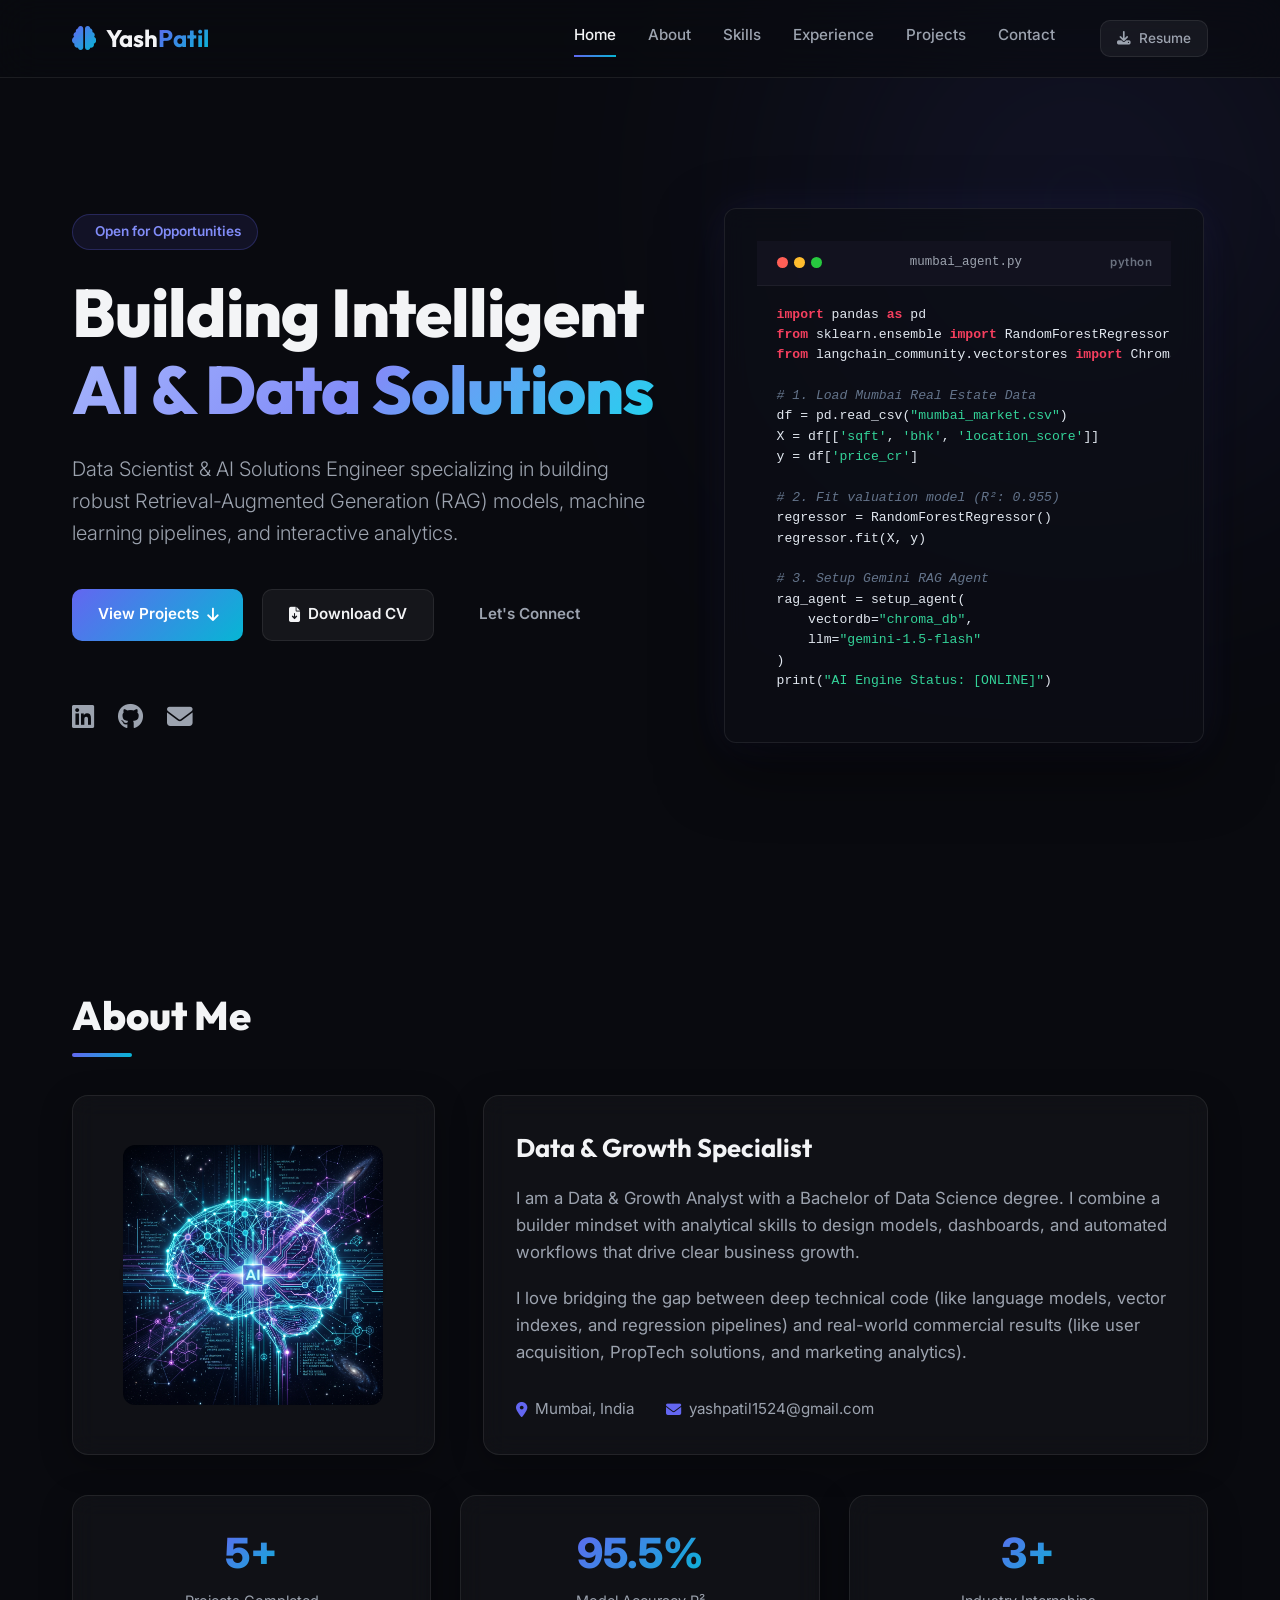
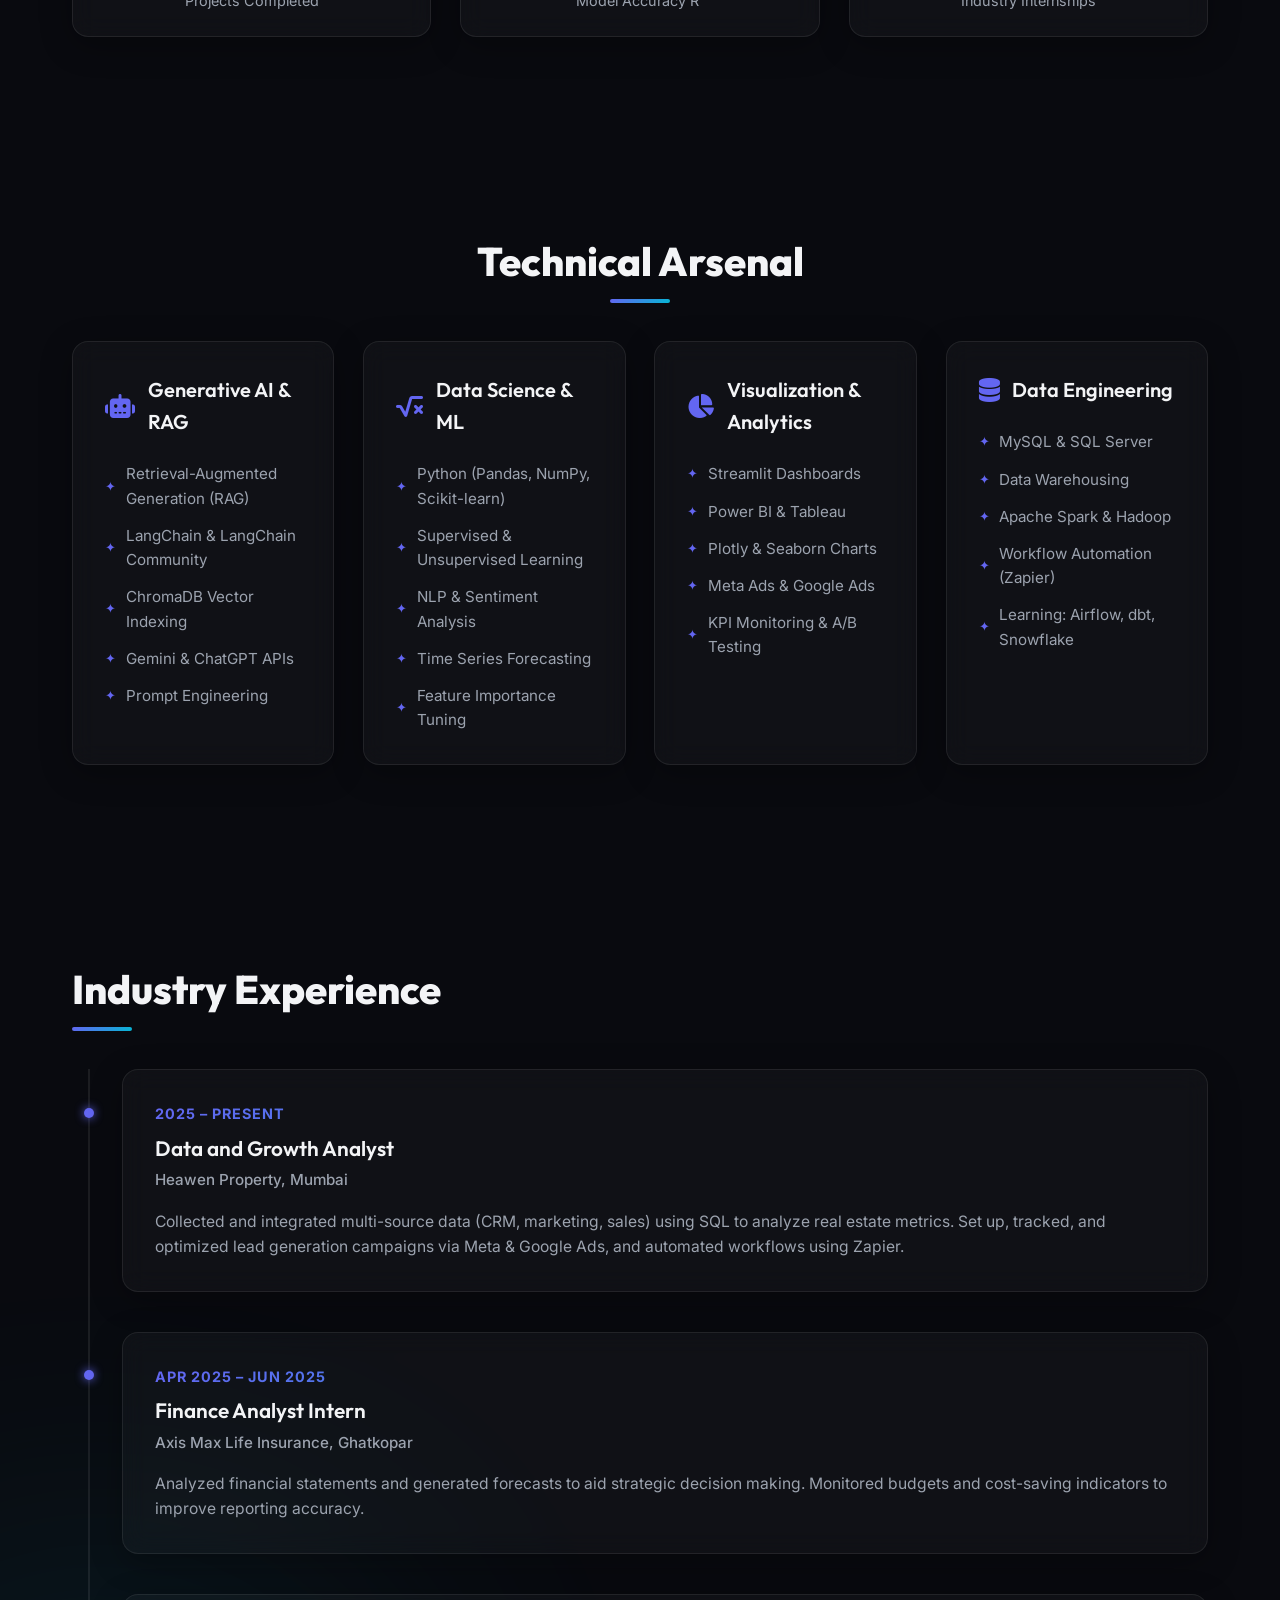
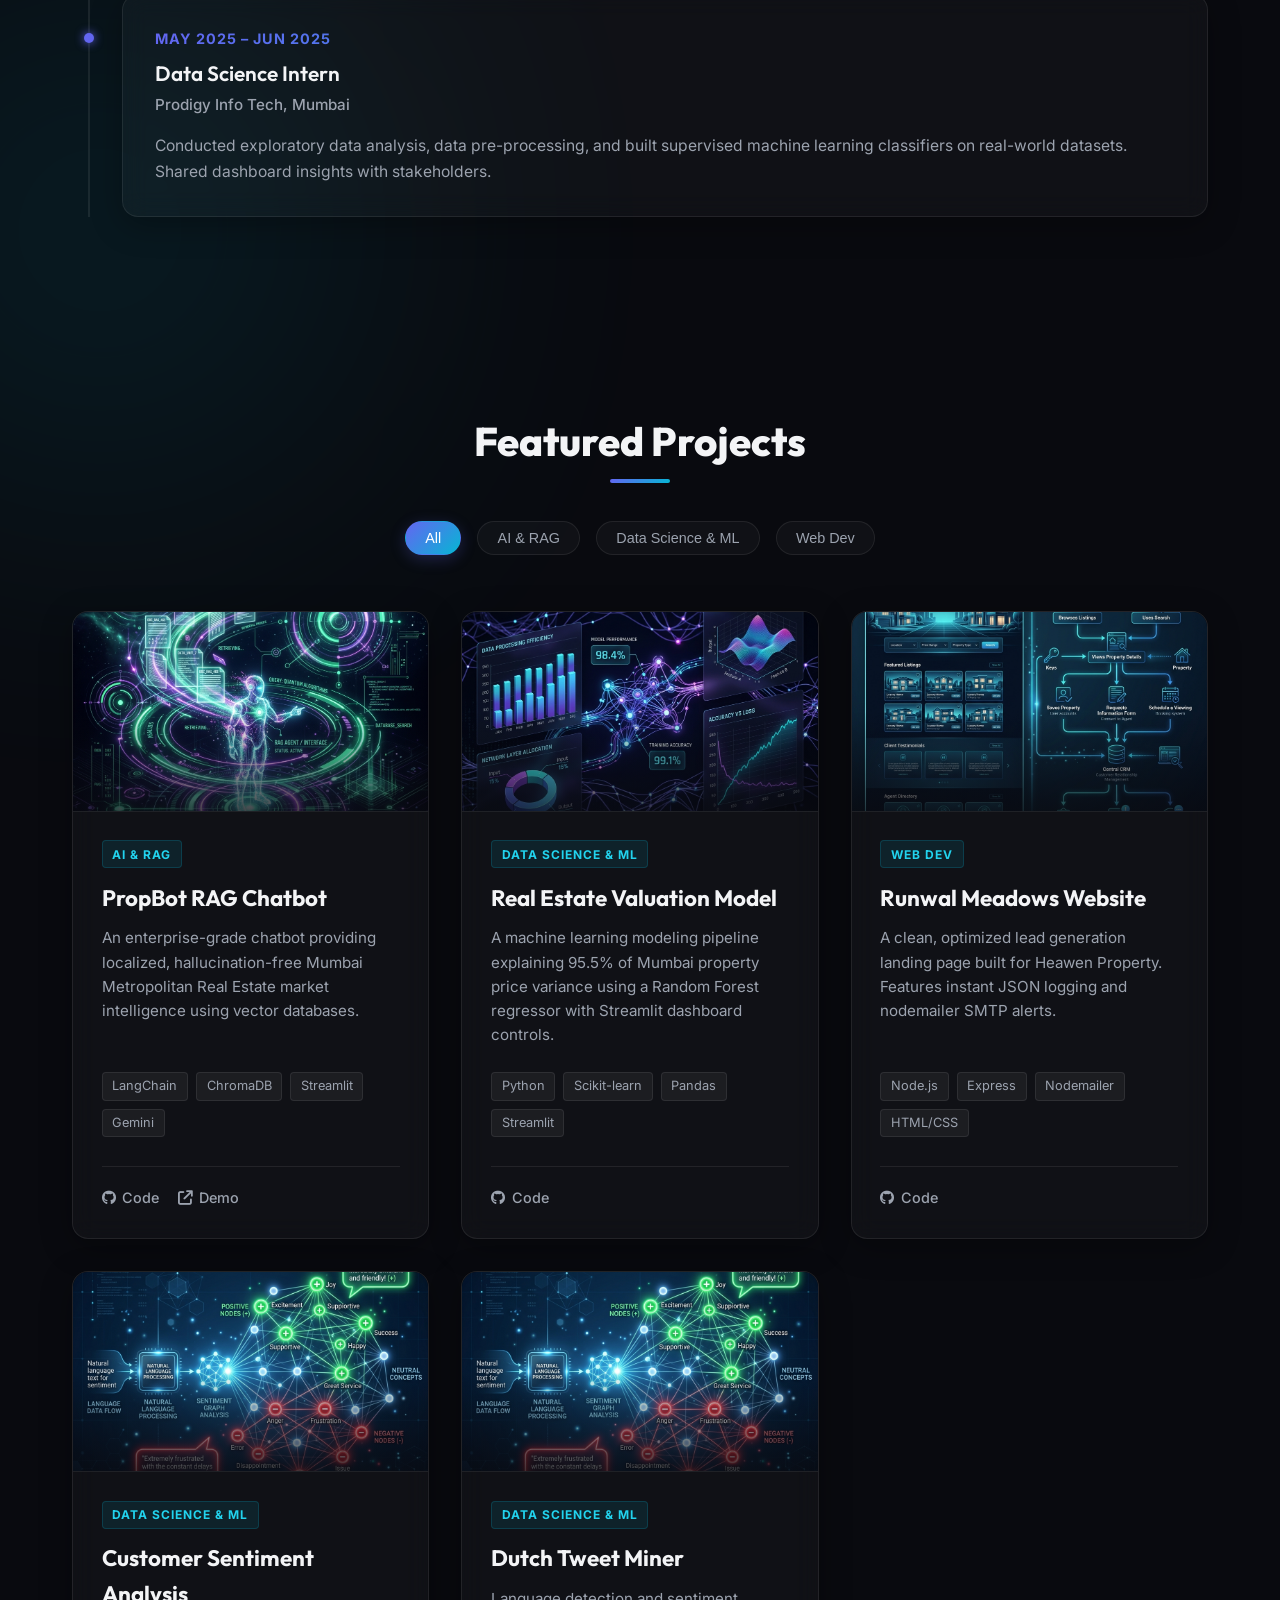
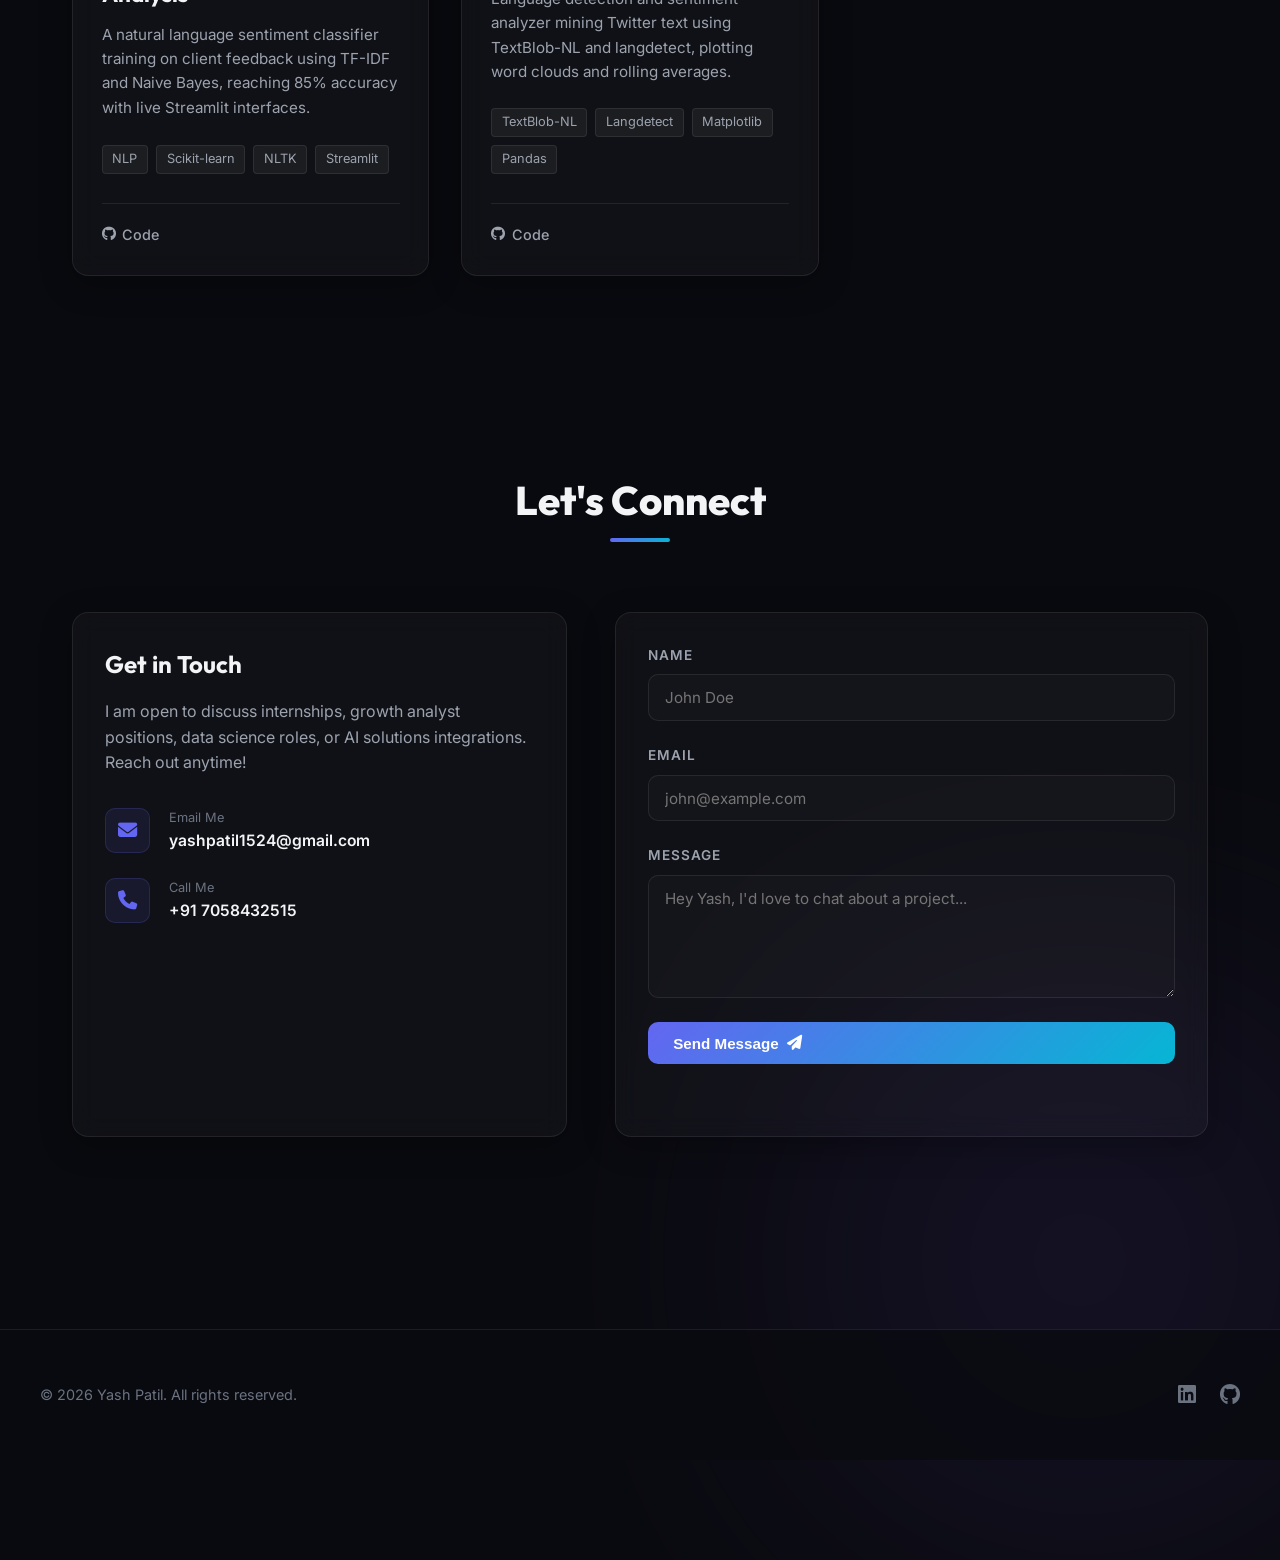
==== commit 6497d529: "feat: add PDF resume download and interactive cursor glow" ====
--- a/portfolio/index.html
+++ b/portfolio/index.html
@@ -20,6 +20,9 @@
 </head>
 <body class="dark-theme">
     
+    <!-- Interactive Cursor Glow Background -->
+    <div class="cursor-glow" id="cursor-glow-el"></div>
+
     <!-- Background glow particles -->
     <div class="bg-glow bg-glow-1"></div>
     <div class="bg-glow bg-glow-2"></div>
@@ -39,6 +42,7 @@
                 <a href="#experience" id="nav-link-experience">Experience</a>
                 <a href="#projects" id="nav-link-projects">Projects</a>
                 <a href="#contact" id="nav-link-contact">Contact</a>
+                <a href="Yash_Patil_Resume.pdf" download class="btn btn-secondary nav-resume-btn"><i class="fa-solid fa-download"></i> Resume</a>
             </nav>
             <div class="menu-toggle" id="mobile-menu-btn">
                 <i class="fa-solid fa-bars"></i>
@@ -62,7 +66,8 @@
                 </p>
                 <div class="hero-actions">
                     <a href="#projects" class="btn btn-primary" id="btn-view-work">View Projects <i class="fa-solid fa-arrow-down"></i></a>
-                    <a href="#contact" class="btn btn-secondary" id="btn-get-touch">Let's Connect</a>
+                    <a href="Yash_Patil_Resume.pdf" download class="btn btn-secondary" id="btn-download-resume"><i class="fa-solid fa-file-arrow-down"></i> Download CV</a>
+                    <a href="#contact" class="btn btn-tertiary" id="btn-get-touch">Let's Connect</a>
                 </div>
                 <div class="social-links">
                     <a href="https://www.linkedin.com/in/yash-patil-619a91262" target="_blank" aria-label="LinkedIn" id="hero-social-linkedin"><i class="fa-brands fa-linkedin"></i></a>
--- a/portfolio/style.css
+++ b/portfolio/style.css
@@ -204,6 +204,61 @@
     border-color: var(--border-glass-hover);
     transform: translateY(-2px);
 }
+.btn-tertiary {
+    background: transparent;
+    color: var(--text-secondary);
+    border: 1px solid transparent;
+}
+.btn-tertiary:hover {
+    color: var(--text-primary);
+    transform: translateY(-2px);
+}
+.nav-resume-btn {
+    padding: 0.4rem 1rem !important;
+    font-size: 0.85rem !important;
+    margin-left: 0.8rem;
+}
+
+/* Interactive Cursor Glow */
+.cursor-glow {
+    position: fixed;
+    top: 0;
+    left: 0;
+    width: 350px;
+    height: 350px;
+    border-radius: 50%;
+    background: radial-gradient(circle, rgba(99, 102, 241, 0.08) 0%, rgba(6, 182, 212, 0.04) 50%, rgba(0, 0, 0, 0) 100%);
+    pointer-events: none;
+    transform: translate(-50%, -50%);
+    z-index: 9999;
+    mix-blend-mode: screen;
+    transition: opacity 0.3s ease;
+    opacity: 0;
+}
+body:hover .cursor-glow {
+    opacity: 1;
+}
+
+/* Micro-interactions for technical tags and stats */
+.tech-tags span {
+    transition: var(--transition-smooth);
+}
+.tech-tags span:hover {
+    background: rgba(6, 182, 212, 0.15);
+    color: #22d3ee;
+    transform: translateY(-2px);
+    border-color: rgba(6, 182, 212, 0.3);
+}
+.skill-list li span {
+    transition: var(--transition-smooth);
+}
+.skill-list li:hover span {
+    color: var(--text-primary);
+    transform: translateX(3px);
+}
+.skill-list li {
+    transition: var(--transition-smooth);
+}
 
 /* Section Common Container Layout */
 section {
